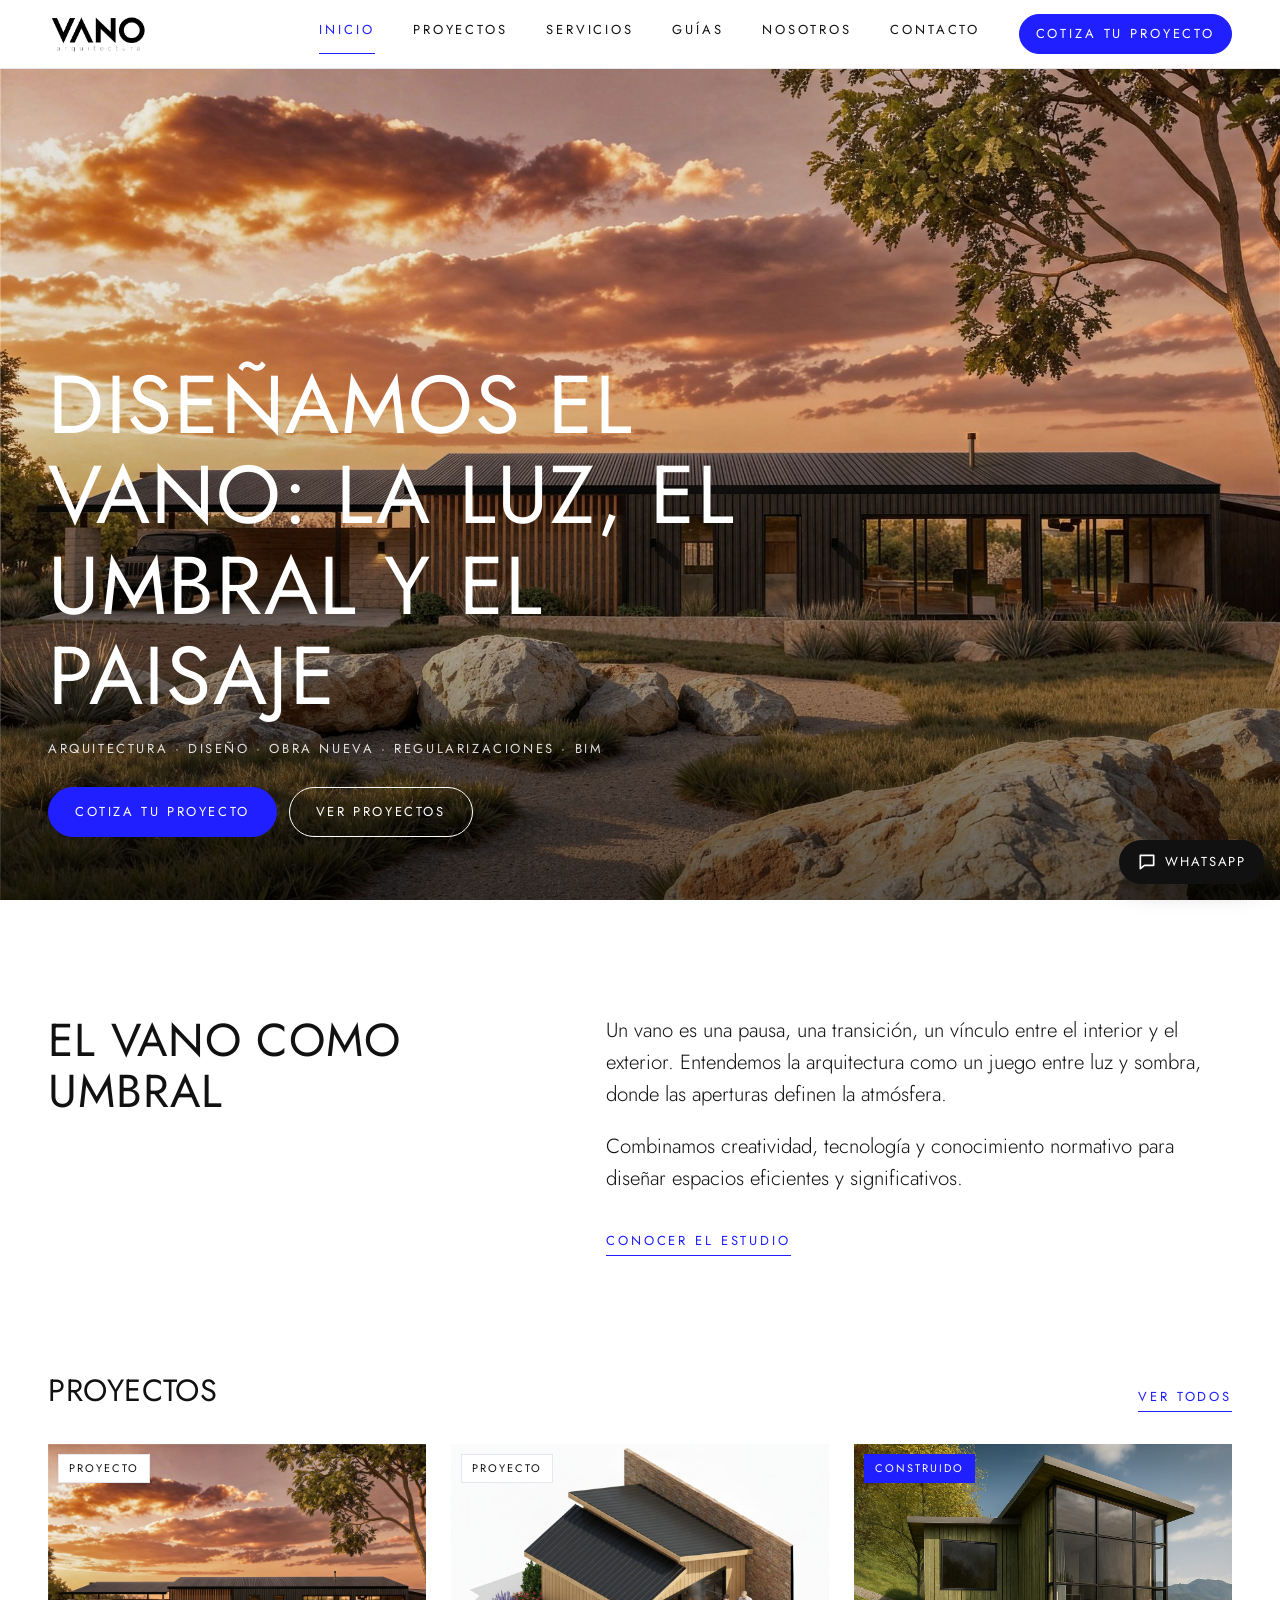
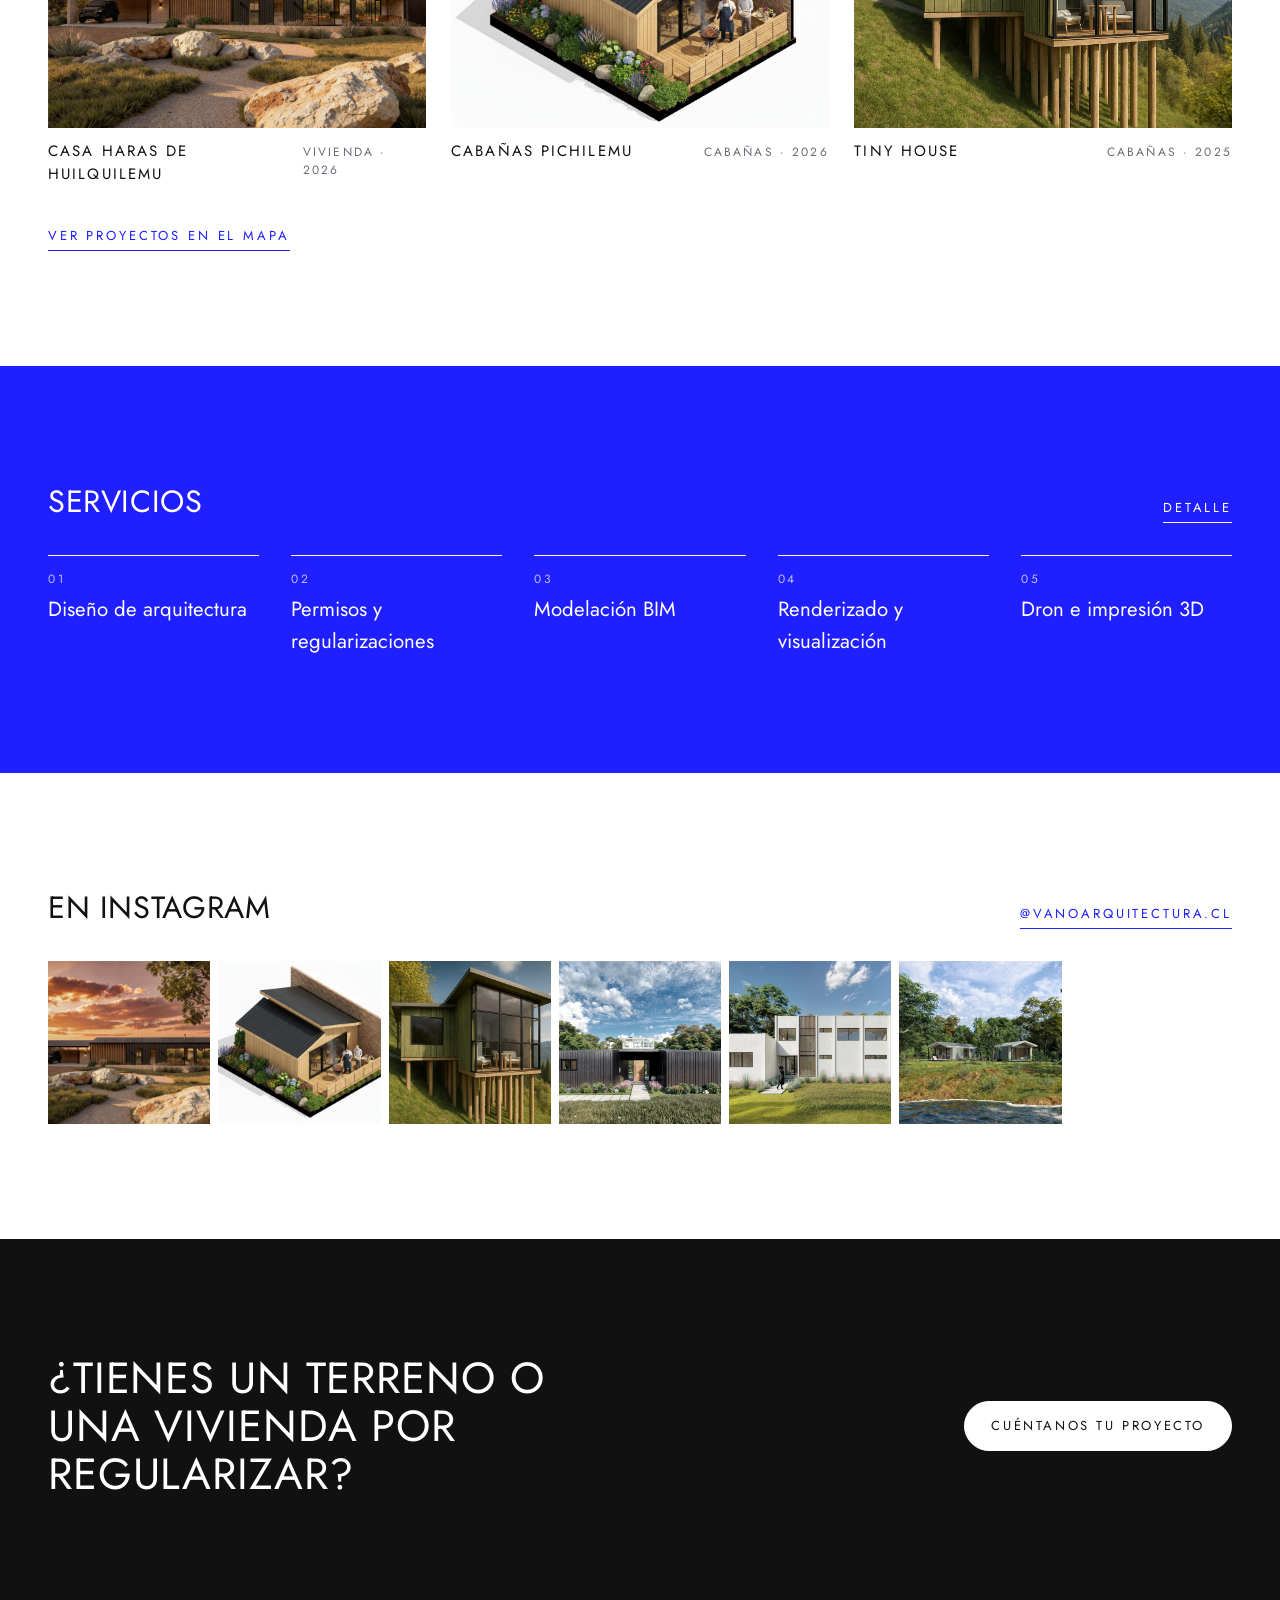
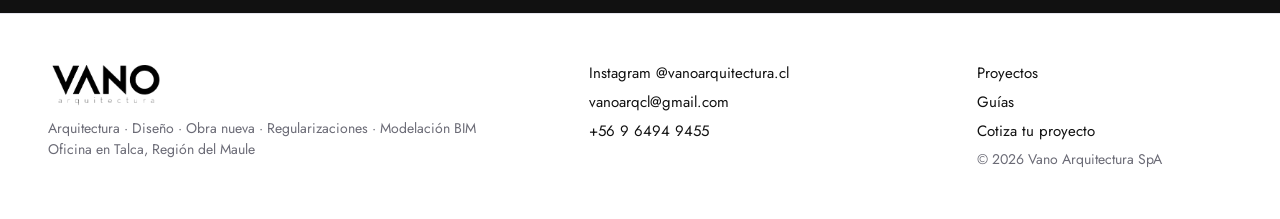
==== index.html @ 20f736a0 "Sitio web de Vano Arquitectura Co-Authored-By: Claude Sonnet 5.5 <noreply@anthropic.com>" ====
<!doctype html>
<html lang="es">
<head>
<meta charset="utf-8">
<meta name="viewport" content="width=device-width,initial-scale=1">
<title>Vano Arquitectura — Diseño, obra nueva y regularizaciones</title>
<meta name="description" content="Vano Arquitectura: diseño de arquitectura, obra nueva, regularizaciones y modelación BIM en Talca y la Región del Maule.">
<meta property="og:type" content="website">
<meta property="og:title" content="Vano Arquitectura — Diseño, obra nueva y regularizaciones">
<meta property="og:description" content="Vano Arquitectura: diseño de arquitectura, obra nueva, regularizaciones y modelación BIM en Talca y la Región del Maule.">
<meta property="og:image" content="https://vanoarqcl-arq.github.io/vano-arquitectura/img/casa-haras/01.jpg">
<meta property="og:url" content="https://vanoarqcl-arq.github.io/vano-arquitectura/index.html">
<link rel="canonical" href="https://vanoarqcl-arq.github.io/vano-arquitectura/index.html">
<meta name="theme-color" content="#1f1fff">
<link rel="icon" href="img/marca/logo.png">
<link rel="preconnect" href="https://fonts.googleapis.com"><link rel="preconnect" href="https://fonts.gstatic.com" crossorigin>
<link href="https://fonts.googleapis.com/css2?family=Jost:wght@300;400;500&display=swap" rel="stylesheet">
<link rel="stylesheet" href="css/style.css">
</head>
<body data-page="inicio">
<header id="site-header"></header>
<main>
<div class="hero" id="hero"><div class="wrap"><h1>Diseñamos el vano: la luz, el umbral y el paisaje</h1>
 <p>Arquitectura · Diseño · Obra nueva · Regularizaciones · BIM</p>
 <div class="hero-cta"><a class="btn" href="contacto.html#cotiza">Cotiza tu proyecto</a><a class="btn ghost" href="proyectos.html">Ver proyectos</a></div></div></div>
<section><div class="wrap manifesto">
 <h2>El vano como umbral</h2>
 <div><p>Un vano es una pausa, una transición, un vínculo entre el interior y el exterior. Entendemos la arquitectura como un juego entre luz y sombra, donde las aperturas definen la atmósfera.</p>
 <p>Combinamos creatividad, tecnología y conocimiento normativo para diseñar espacios eficientes y significativos.</p>
 <a class="link" href="nosotros.html">Conocer el estudio</a></div>
</div></section>
<section style="padding-top:0"><div class="wrap">
 <div class="sec-head"><h2>Proyectos</h2><a class="link" href="proyectos.html">Ver todos</a></div>
 <div class="grid" id="destacados"></div>
 <p class="mapa-link"><a class="link" href="proyectos.html#mapa">Ver proyectos en el mapa</a></p>
</div></section>
<section class="band"><div class="wrap"><div class="sec-head"><h2>Servicios</h2><a class="link" style="color:inherit;border-color:currentColor" href="servicios.html">Detalle</a></div><ul id="servicios-lista"></ul></div></section>
<section><div class="wrap">
 <div class="sec-head"><h2>En Instagram</h2><a class="link" href="https://www.instagram.com/vanoarquitectura.cl" target="_blank" rel="noopener">@vanoarquitectura.cl</a></div>
 <div class="ig-grid" id="ig-grid"></div><div class="ig-embeds" id="ig-embeds"></div>
</div></section>
<section class="cta-band"><div class="wrap"><h2>¿Tienes un terreno o una vivienda por regularizar?</h2><a class="btn" href="contacto.html#cotiza">Cuéntanos tu proyecto</a></div></section>
</main>
<footer id="site-footer"></footer>
<script src="js/data.js"></script>
<script src="js/app.js"></script>
</body>
</html>
---- css/style.css ----
:root{--ink:#111;--paper:#fff;--blue:#1f1fff;--mute:#6b6b76;--line:#e6e6ee;--gut:clamp(16px,4vw,48px)}
@media(prefers-color-scheme:dark){:root{--ink:#f2f2f5;--paper:#0d0d12;--blue:#7c7cff;--mute:#9a9aa8;--line:#25252e}
 .brand img,.foot-logo{filter:invert(1)}}
*{box-sizing:border-box;margin:0;padding:0}
html{scroll-behavior:smooth}
body{font-family:'Jost',system-ui,sans-serif;background:var(--paper);color:var(--ink);line-height:1.55;font-size:17px}
img{display:block;max-width:100%}
a{color:inherit;text-decoration:none}
.wrap{max-width:1320px;margin:0 auto;padding:0 var(--gut)}
h1,h2,h3{font-weight:500;letter-spacing:.02em;line-height:1.1}
.eyebrow{font-size:12px;letter-spacing:.28em;text-transform:uppercase;color:var(--blue);margin-bottom:14px}
.lead{font-size:clamp(20px,2.4vw,28px);max-width:32ch;font-weight:300;line-height:1.3}

#site-header{position:fixed;inset:0 0 auto 0;z-index:20;display:flex;justify-content:space-between;align-items:center;padding:14px var(--gut);background:color-mix(in srgb,var(--paper) 88%,transparent);backdrop-filter:blur(8px);border-bottom:1px solid var(--line)}
.brand img{height:38px;width:auto}
#site-header nav{display:flex;gap:clamp(16px,3vw,40px)}
#site-header nav a{font-size:13px;letter-spacing:.22em;text-transform:uppercase;padding:6px 0;border-bottom:1px solid transparent}
#site-header nav a:hover,#site-header nav a.on{border-color:var(--blue);color:var(--blue)}
.menu-btn{display:none;background:none;border:0;width:40px;height:40px;cursor:pointer}
.menu-btn span{display:block;height:2px;background:var(--ink);margin:6px 8px}
main{padding-top:68px}

.hero{position:relative;min-height:calc(100vh - 68px);background:#222 center/cover;display:flex;align-items:flex-end;color:#fff}
.hero::after{content:'';position:absolute;inset:0;background:linear-gradient(to top,rgba(0,0,0,.62),rgba(0,0,0,.05) 60%)}
.hero .wrap{position:relative;z-index:1;padding-bottom:clamp(32px,7vh,84px);width:100%}
.hero h1{font-size:clamp(34px,6.4vw,92px);text-transform:uppercase;font-weight:400;max-width:16ch}
.hero p{margin-top:18px;letter-spacing:.2em;font-size:13px;text-transform:uppercase;opacity:.85}

section{padding:clamp(56px,9vw,120px) 0}
.manifesto{display:grid;grid-template-columns:1fr 1.3fr;gap:clamp(24px,6vw,96px);align-items:start}
.manifesto h2{font-size:clamp(26px,3.6vw,48px);text-transform:uppercase;font-weight:400}
.manifesto p{font-size:clamp(18px,1.6vw,22px);font-weight:300;margin-bottom:1em;max-width:52ch}
.link{display:inline-block;margin-top:16px;font-size:13px;letter-spacing:.22em;text-transform:uppercase;border-bottom:1px solid var(--blue);color:var(--blue);padding-bottom:4px}
.sec-head{display:flex;justify-content:space-between;align-items:baseline;margin-bottom:32px;gap:16px;flex-wrap:wrap}
.sec-head h2{font-size:clamp(22px,2.4vw,32px);text-transform:uppercase;font-weight:400}

.grid{display:grid;grid-template-columns:repeat(auto-fill,minmax(min(100%,340px),1fr));gap:clamp(16px,2vw,32px)}
.card .ph{aspect-ratio:4/3;overflow:hidden;background:var(--line)}
.card img{width:100%;height:100%;object-fit:cover;transition:transform .8s ease}
.card:hover img{transform:scale(1.04)}
.cap{display:flex;justify-content:space-between;align-items:baseline;padding-top:12px;font-size:15px;letter-spacing:.14em;text-transform:uppercase}
.cap small{color:var(--mute);font-size:12px;letter-spacing:.18em}

.band{background:var(--blue);color:#fff}
@media(prefers-color-scheme:dark){.band{color:#0d0d12}}
.band ul{list-style:none;display:grid;grid-template-columns:repeat(auto-fit,minmax(200px,1fr));gap:20px 32px}
.band li{border-top:1px solid currentColor;padding-top:14px;font-size:clamp(17px,1.6vw,21px)}
.band li span{display:block;font-size:12px;letter-spacing:.24em;opacity:.7;margin-bottom:6px}

.page-title{padding:clamp(40px,7vw,96px) 0 clamp(20px,3vw,40px)}
.page-title h1{font-size:clamp(34px,5vw,68px);text-transform:uppercase;font-weight:400}
.chips{display:flex;gap:10px;flex-wrap:wrap;margin-bottom:28px}
.chip{font:inherit;font-size:12px;letter-spacing:.2em;text-transform:uppercase;background:none;color:var(--ink);border:1px solid var(--line);padding:9px 18px;border-radius:99px;cursor:pointer}
.chip.on,.chip:hover{border-color:var(--blue);color:var(--blue)}

.p-hero img{width:100%;max-height:82vh;object-fit:cover}
.p-body{display:grid;grid-template-columns:1fr 1.3fr;gap:clamp(24px,6vw,96px);padding:clamp(40px,6vw,80px) 0}
.p-body p{font-weight:300;font-size:clamp(18px,1.6vw,22px);max-width:52ch}
.gal{display:grid;grid-template-columns:repeat(2,1fr);gap:clamp(12px,1.6vw,24px)}
.gal figure.wide{grid-column:span 2}
.gal figure.tall{background:#fff;border:1px solid var(--line)}
.gal img{width:100%;height:auto}
.gal figcaption{font-size:12px;letter-spacing:.2em;text-transform:uppercase;color:var(--mute);padding:8px 0}
.gal figure.tall figcaption{padding:8px 12px;background:var(--paper)}
.next{border-top:1px solid var(--line);margin-top:clamp(40px,6vw,80px)}
.next a{display:block;padding:clamp(32px,5vw,64px) 0}
.next small{display:block;font-size:12px;letter-spacing:.28em;text-transform:uppercase;color:var(--blue)}
.next span{font-size:clamp(28px,5vw,64px);text-transform:uppercase}

.svc{display:grid;grid-template-columns:repeat(auto-fit,minmax(260px,1fr));gap:0 clamp(24px,4vw,64px)}
.svc article{border-top:1px solid var(--line);padding:24px 0 40px}
.svc span{font-size:12px;letter-spacing:.24em;color:var(--blue)}
.svc h3{font-size:24px;margin:10px 0}
.svc p{font-weight:300;color:var(--mute)}
.two{display:grid;grid-template-columns:1fr 1fr;gap:clamp(24px,5vw,80px)}
.two h2{font-size:clamp(24px,3vw,40px);text-transform:uppercase;font-weight:400}
.two p{font-weight:300;font-size:19px;margin-bottom:1em}
.big-links a{display:block;font-size:clamp(22px,3.4vw,44px);border-bottom:1px solid var(--line);padding:14px 0;overflow-wrap:anywhere}
.big-links a:hover{color:var(--blue)}

#site-footer{border-top:1px solid var(--line);padding:48px 0}
.foot{display:grid;grid-template-columns:2fr 1.4fr 1fr;gap:32px;font-size:15px}
.foot-logo{height:44px;margin-bottom:12px}
.foot a{display:block;margin-bottom:6px}.foot a:hover{color:var(--blue)}
.foot p,.copy{color:var(--mute);font-size:14px}

@media(max-width:820px){
 .menu-btn{display:block}
 #site-header nav{position:fixed;inset:68px 0 auto 0;flex-direction:column;gap:0;background:var(--paper);border-bottom:1px solid var(--line);transform:translateY(-130%);transition:transform .3s}
 .menu-open #site-header nav{transform:none}
 #site-header nav a{padding:18px var(--gut);border-top:1px solid var(--line)}
 .manifesto,.p-body,.two,.foot{grid-template-columns:1fr}
 .gal{grid-template-columns:1fr}.gal figure.wide{grid-column:auto}
}
@media(prefers-reduced-motion:reduce){*{transition:none!important;scroll-behavior:auto!important}}

.meta{display:flex;flex-wrap:wrap;gap:12px 48px;margin-top:32px;padding-top:20px;border-top:1px solid var(--line)}
.meta dt{font-size:11px;letter-spacing:.24em;text-transform:uppercase;color:var(--mute)}
.meta dd{font-size:20px;margin-top:2px}

.anchors{display:flex;gap:12px 32px;flex-wrap:wrap;margin-top:24px;padding-bottom:8px}
.anchors a{font-size:13px;letter-spacing:.2em;text-transform:uppercase;color:var(--blue);border-bottom:1px solid var(--blue);padding-bottom:4px}
.h-sec{font-size:clamp(26px,3.6vw,48px);text-transform:uppercase;font-weight:400;max-width:22ch}
.intro{font-size:clamp(18px,1.6vw,22px);font-weight:300;max-width:60ch;margin-top:16px}
.steps{display:grid;grid-template-columns:repeat(auto-fit,minmax(260px,1fr));gap:clamp(16px,2vw,32px);margin:40px 0}
.steps article{border:1px solid var(--line);padding:28px}
.steps .n{font-size:12px;letter-spacing:.24em;text-transform:uppercase;color:var(--blue)}
.steps h3{font-size:22px;margin:8px 0 12px}
.steps p{font-weight:300;color:var(--mute);margin-bottom:10px}
.steps ul,.plain{list-style:none}
.steps li,.plain li{padding:8px 0 8px 18px;border-top:1px solid var(--line);position:relative;font-weight:300}
.steps li::before,.plain li::before{content:'';position:absolute;left:0;top:19px;width:8px;height:1px;background:var(--blue)}
.cols{display:grid;grid-template-columns:repeat(auto-fit,minmax(280px,1fr));gap:40px clamp(24px,4vw,64px);margin-top:48px}
.cols h3{font-size:14px;letter-spacing:.22em;text-transform:uppercase;font-weight:500;margin-bottom:14px}
.cols p{font-weight:300;margin-bottom:12px}
.note{font-size:14px;color:var(--mute)}
.pay{display:flex;gap:12px;margin:12px 0 16px}
.pay div{flex:1;border:1px solid var(--line);padding:14px;text-align:center}
.pay b{display:block;font-size:28px;font-weight:400;color:var(--blue)}
.pay span{font-size:12px;letter-spacing:.2em;text-transform:uppercase;color:var(--mute)}
section.dark{background:#141419;color:#f2f2f5}
section.dark .eyebrow{color:#8f8fff}
section.dark .note,section.dark .steps p{color:#a0a0ac}
section.dark .plain li{border-color:#2b2b35}
section.dark .plain li::before{background:#8f8fff}
.deadline{margin-top:28px;font-size:clamp(24px,3vw,40px);font-weight:400;color:#8f8fff}
.deadline span{display:block;font-size:14px;letter-spacing:.2em;text-transform:uppercase;color:#f2f2f5;margin-top:4px}

/* --- v2: CTA, WhatsApp, estados, filtros, mapa, botones, formulario, equipo, guías --- */
#site-header nav a.cta{background:var(--blue);color:#fff;border:1px solid var(--blue);padding:9px 16px;border-radius:99px}
#site-header nav a.cta:hover{background:transparent;color:var(--blue)}
@media(prefers-color-scheme:dark){#site-header nav a.cta{color:#0d0d12}#site-header nav a.cta:hover{color:var(--blue)}}
.btn{display:inline-block;font:inherit;font-size:13px;letter-spacing:.2em;text-transform:uppercase;padding:14px 26px;border-radius:99px;background:var(--blue);color:#fff;border:1px solid var(--blue);cursor:pointer}
.btn:hover{background:transparent;color:var(--blue)}
.btn.ghost{background:transparent;color:inherit;border-color:currentColor}
.btn.ghost:hover{color:var(--blue);border-color:var(--blue)}
.hero-cta{display:flex;gap:12px;flex-wrap:wrap;margin-top:28px}
.hero .btn{color:#fff}.hero .btn:hover{background:#fff;color:#111;border-color:#fff}
.hero .btn.ghost{color:#fff}
.cta-band{background:var(--ink);color:var(--paper)}
.cta-band .wrap{display:flex;justify-content:space-between;align-items:center;gap:24px;flex-wrap:wrap}
.cta-band h2{font-size:clamp(24px,3.4vw,44px);font-weight:400;text-transform:uppercase;max-width:22ch}
.cta-band .btn{background:var(--paper);color:var(--ink);border-color:var(--paper)}
.cta-band .btn:hover{background:transparent;color:var(--paper)}
.wa{position:fixed;right:16px;bottom:16px;z-index:30;display:flex;gap:8px;align-items:center;background:var(--ink);color:var(--paper);padding:12px 18px;border-radius:99px;font-size:13px;letter-spacing:.14em;text-transform:uppercase;box-shadow:0 6px 24px rgba(0,0,0,.25)}
.wa:hover{background:var(--blue);color:#fff}
@media(max-width:520px){.wa span{display:none}.wa{padding:14px}}
.mapa-link{margin-top:24px}
.ig-grid{display:grid;grid-template-columns:repeat(auto-fill,minmax(150px,1fr));gap:8px}
.ig-grid a{aspect-ratio:1;overflow:hidden;background:var(--line)}
.ig-grid img{width:100%;height:100%;object-fit:cover;transition:transform .6s}
.ig-grid a:hover img{transform:scale(1.06)}
.ig-embeds{display:grid;grid-template-columns:repeat(auto-fill,minmax(300px,1fr));gap:16px}

.ph{position:relative}
.badge{display:inline-block;font-size:11px;letter-spacing:.18em;text-transform:uppercase;padding:5px 10px;background:var(--paper);color:var(--ink);border:1px solid var(--line)}
.card .badge{position:absolute;left:10px;top:10px}
.b-construido{background:var(--blue);color:#fff;border-color:var(--blue)}
.page-title .badge{margin:12px 0 0}
.filtros{display:flex;gap:12px 20px;flex-wrap:wrap;align-items:flex-end;margin-bottom:16px}
.filtros label{display:flex;flex-direction:column;gap:6px;font-size:11px;letter-spacing:.22em;text-transform:uppercase;color:var(--mute)}
.filtros select,.form input,.form select,.form textarea{font:inherit;font-size:16px;color:var(--ink);background:var(--paper);border:1px solid var(--line);padding:11px 12px;border-radius:2px;min-width:150px}
.filtros select:focus,.form input:focus,.form select:focus,.form textarea:focus{outline:2px solid var(--blue);outline-offset:1px}
.vista{margin-left:auto;display:flex;gap:8px}
.conteo{font-size:13px;letter-spacing:.14em;text-transform:uppercase;color:var(--mute);margin-bottom:20px}
.vacio{grid-column:1/-1;color:var(--mute)}
#mapa{height:min(70vh,560px);border:1px solid var(--line);background:var(--line)}
#mapa-wrap .note{margin-top:8px}
[hidden]{display:none!important}

.botones{display:flex;gap:12px;flex-wrap:wrap;margin:8px 0 36px}
.mat{font-size:12px;letter-spacing:.18em;text-transform:uppercase;padding:12px 20px;border:1px solid var(--ink);border-radius:99px}
a.mat:hover{border-color:var(--blue);color:var(--blue)}
.mat.go{background:var(--blue);border-color:var(--blue);color:#fff}
.mat.go:hover{background:transparent;color:var(--blue)}
.mat.off{border-style:dashed;border-color:var(--line);color:var(--mute);cursor:default}
.mat.off em{font-style:normal;opacity:.75;margin-left:6px}
.meta.cred{margin:0 0 40px;border-top:0;padding-top:0}
.meta.cred dd{font-size:16px}
.p-body .eyebrow{margin:0}

.form{display:grid;gap:16px;max-width:560px}
.form label{display:flex;flex-direction:column;gap:6px;font-size:11px;letter-spacing:.22em;text-transform:uppercase;color:var(--mute)}
.form input,.form select,.form textarea{width:100%;text-transform:none;letter-spacing:normal}
.form .botones{margin:4px 0}
#cotiza{scroll-margin-top:90px}

.equipo{display:grid;grid-template-columns:repeat(auto-fit,minmax(260px,1fr));gap:32px;margin-top:clamp(48px,7vw,96px)}
.persona{border-top:1px solid var(--line);padding-top:24px}
.avatar{width:96px;height:96px;border-radius:50%;overflow:hidden;background:var(--line);display:flex;align-items:center;justify-content:center;margin-bottom:16px;font-size:30px;letter-spacing:.06em;color:var(--blue)}
.avatar img{width:100%;height:100%;object-fit:cover}
.persona h3{font-size:24px}
.persona .rol{font-size:12px;letter-spacing:.2em;text-transform:uppercase;color:var(--blue);margin:6px 0 12px}
.trabaja{display:flex;justify-content:space-between;align-items:center;gap:24px;flex-wrap:wrap;margin-top:clamp(48px,7vw,96px);padding:32px;border:1px solid var(--line)}
.trabaja h3{font-size:22px;margin-bottom:6px}.trabaja p{font-weight:300;color:var(--mute)}
.guias{display:grid;grid-template-columns:repeat(auto-fill,minmax(min(100%,320px),1fr));gap:24px}
.guia{display:flex;flex-direction:column;gap:10px;border:1px solid var(--line);padding:28px;transition:border-color .2s}
.guia:hover{border-color:var(--blue)}
.guia small{font-size:11px;letter-spacing:.24em;text-transform:uppercase;color:var(--blue)}
.guia h3{font-size:22px;line-height:1.25}
.guia p{font-weight:300;color:var(--mute);flex:1}
.guia span{font-size:12px;letter-spacing:.2em;text-transform:uppercase}
.guia.off{border-style:dashed}
.dif{font-weight:500;color:var(--blue);letter-spacing:.2em;text-transform:uppercase;font-size:11px}
@media(max-width:820px){.vista{margin-left:0}.trabaja{padding:24px}}
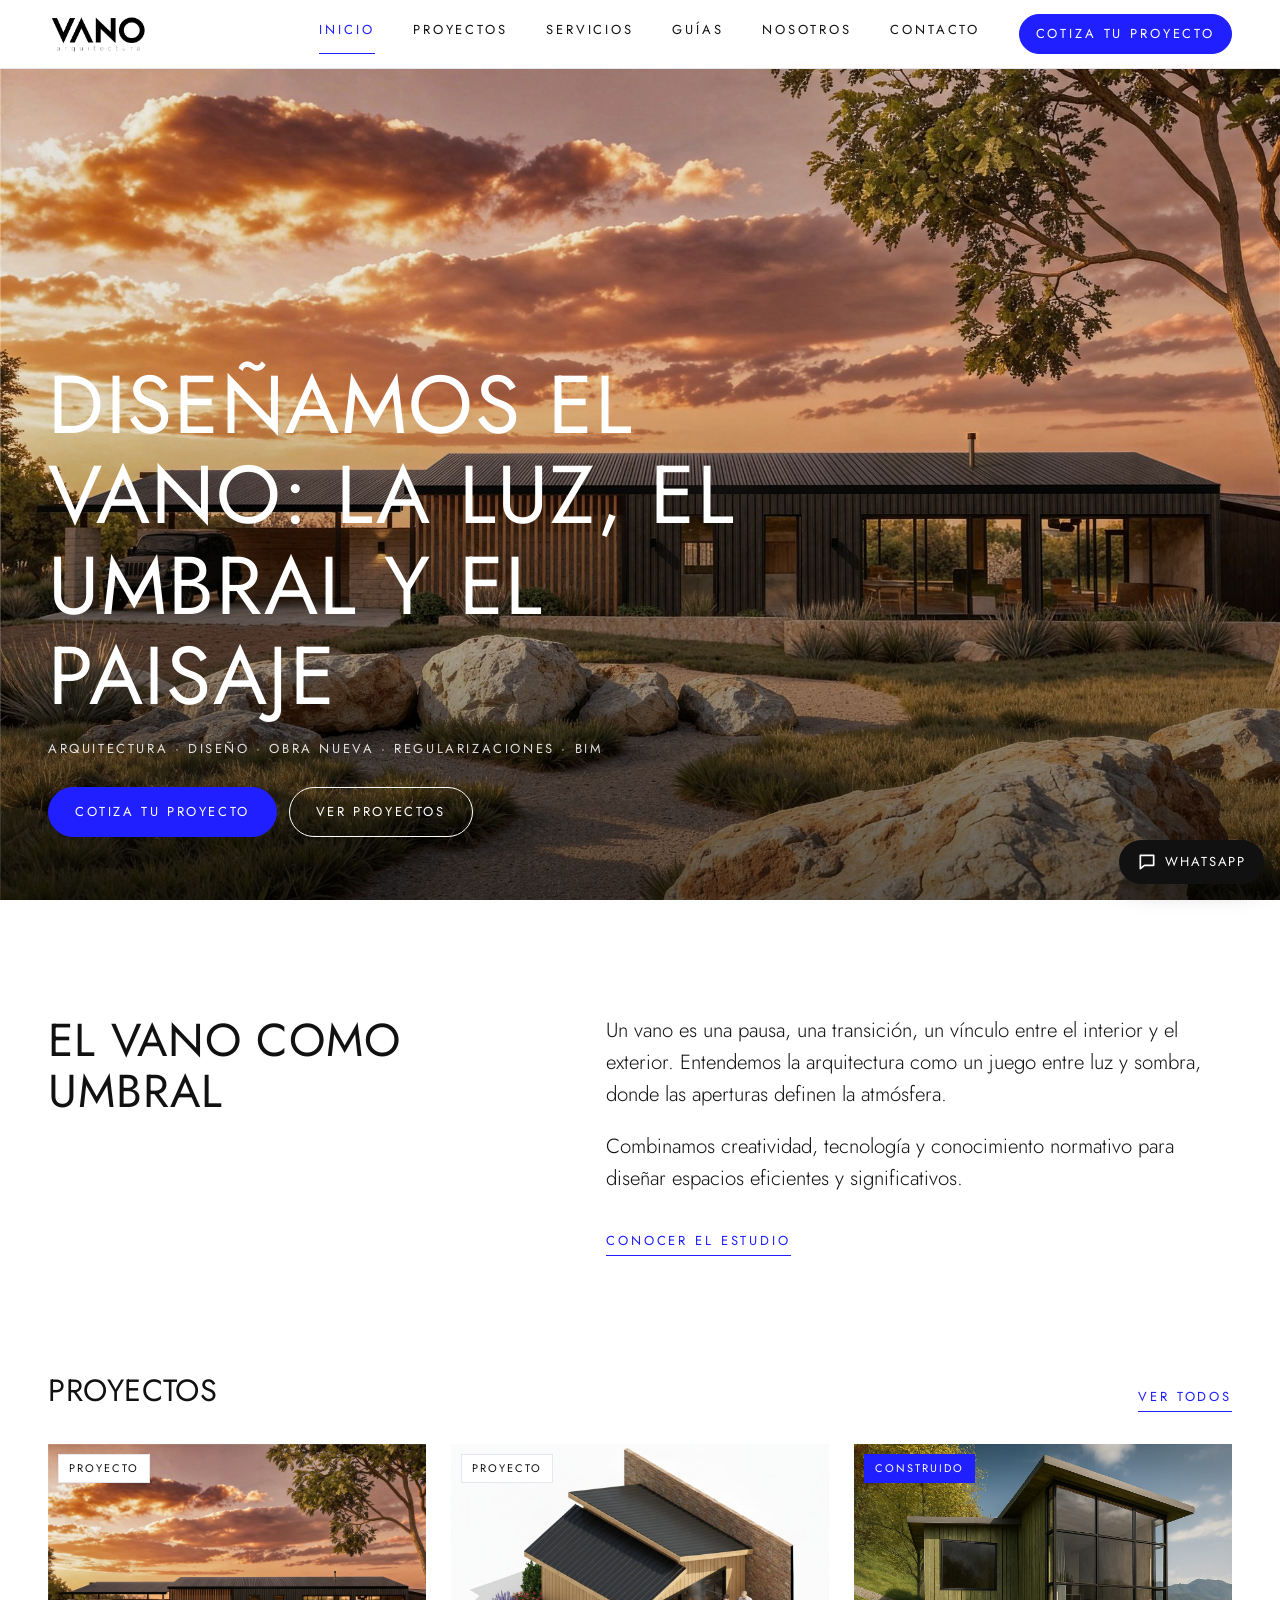
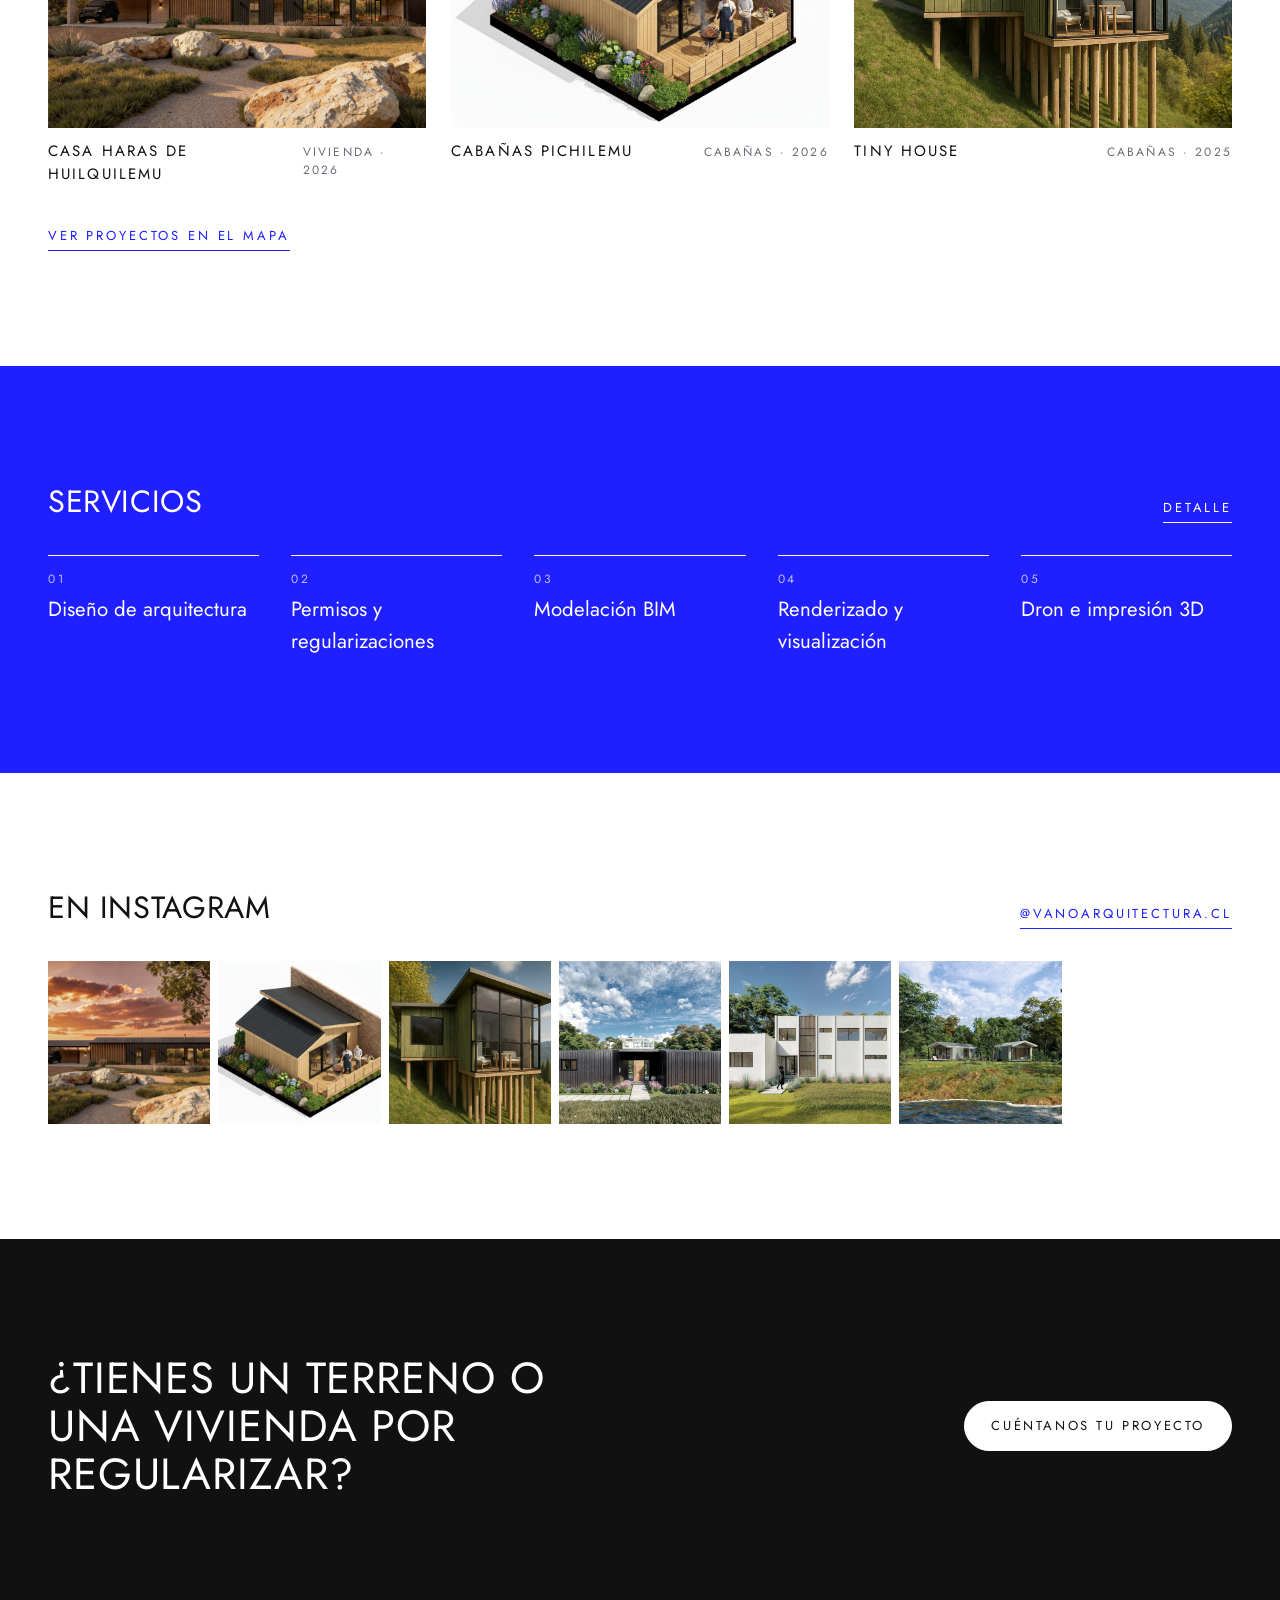
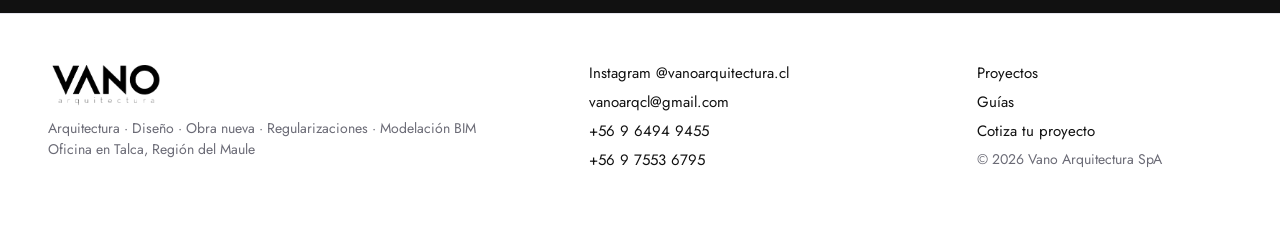
==== commit 2ae288b9: "Versionar scripts y estilos para evitar caché Co-Authored-By: Claude Sonnet 5.5 <noreply@anthropic.c" ====
--- a/index.html
+++ b/index.html
@@ -15,7 +15,7 @@
 <link rel="icon" href="img/marca/logo.png">
 <link rel="preconnect" href="https://fonts.googleapis.com"><link rel="preconnect" href="https://fonts.gstatic.com" crossorigin>
 <link href="https://fonts.googleapis.com/css2?family=Jost:wght@300;400;500&display=swap" rel="stylesheet">
-<link rel="stylesheet" href="css/style.css">
+<link rel="stylesheet" href="css/style.css?v=20260930b">
 </head>
 <body data-page="inicio">
 <header id="site-header"></header>
@@ -42,7 +42,7 @@
 <section class="cta-band"><div class="wrap"><h2>¿Tienes un terreno o una vivienda por regularizar?</h2><a class="btn" href="contacto.html#cotiza">Cuéntanos tu proyecto</a></div></section>
 </main>
 <footer id="site-footer"></footer>
-<script src="js/data.js"></script>
-<script src="js/app.js"></script>
+<script src="js/data.js?v=20260930b"></script>
+<script src="js/app.js?v=20260930b"></script>
 </body>
 </html>
--- a/css/style.css
+++ b/css/style.css
@@ -203,3 +203,11 @@
 .guia.off{border-style:dashed}
 .dif{font-weight:500;color:var(--blue);letter-spacing:.2em;text-transform:uppercase;font-size:11px}
 @media(max-width:820px){.vista{margin-left:0}.trabaja{padding:24px}}
+
+/* --- WhatsApp con selector de número --- */
+.wa-box{position:fixed;right:16px;bottom:16px;z-index:30;display:flex;flex-direction:column;align-items:flex-end;gap:10px}
+.wa-box .wa{position:static;border:0;font:inherit;font-size:13px;cursor:pointer}
+.wa-menu{background:var(--paper);color:var(--ink);border:1px solid var(--line);border-radius:12px;padding:14px;box-shadow:0 10px 30px rgba(0,0,0,.2);min-width:230px}
+.wa-menu p{font-size:12px;letter-spacing:.14em;text-transform:uppercase;color:var(--mute);margin-bottom:8px}
+.wa-menu a{display:block;padding:11px 12px;border:1px solid var(--line);border-radius:8px;margin-top:6px;font-size:16px}
+.wa-menu a:hover{border-color:var(--blue);color:var(--blue)}
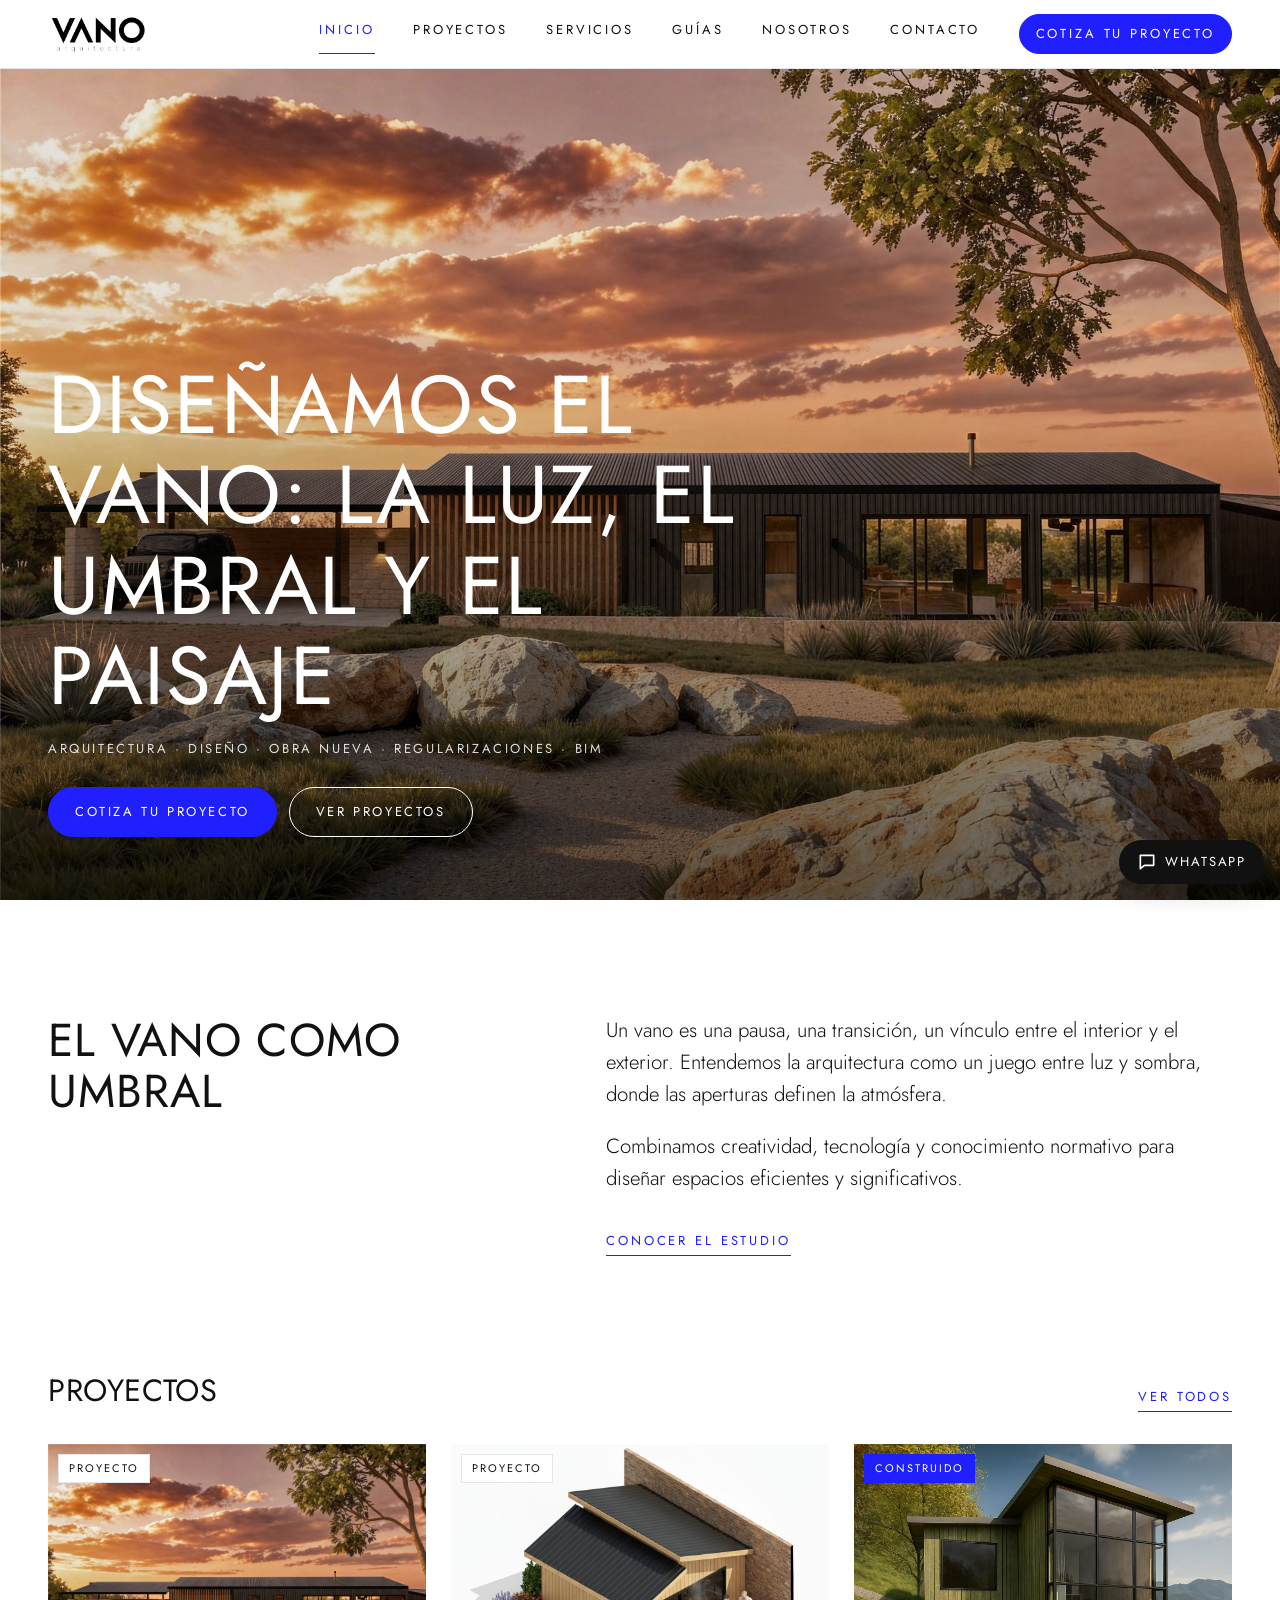
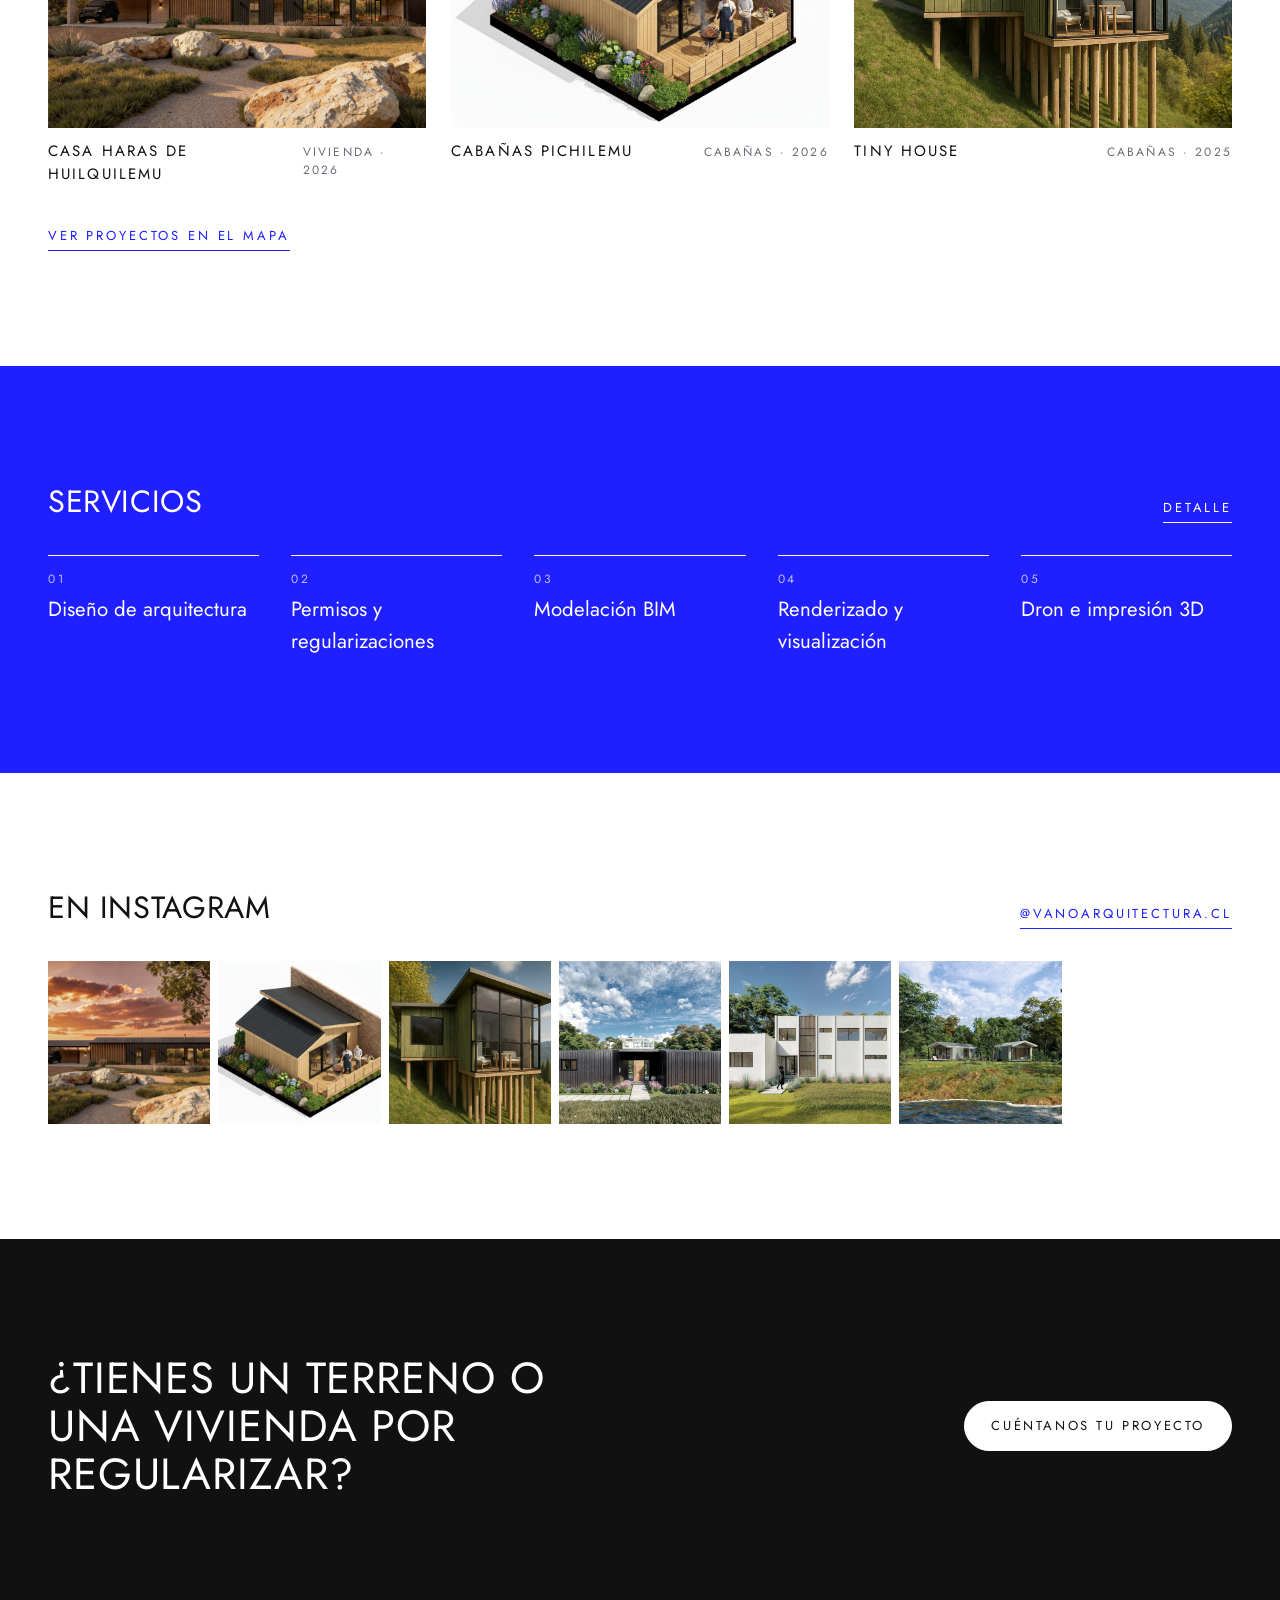
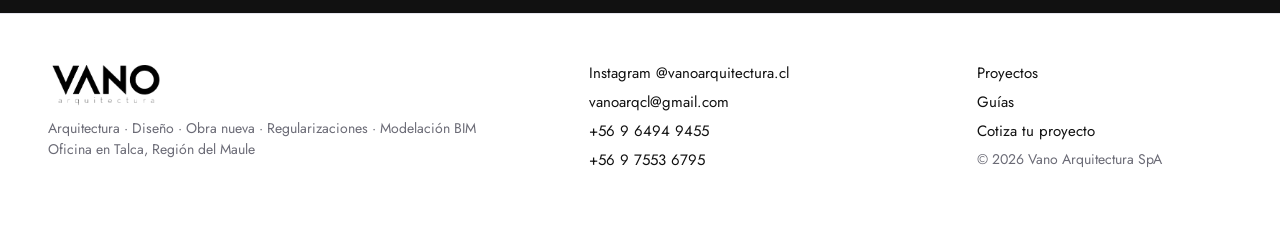
==== commit f96d174c: "Video en la portada del inicio Co-Authored-By: Claude Sonnet 5.5 <noreply@anthropic.com>" ====
--- a/index.html
+++ b/index.html
@@ -15,12 +15,12 @@
 <link rel="icon" href="img/marca/logo.png">
 <link rel="preconnect" href="https://fonts.googleapis.com"><link rel="preconnect" href="https://fonts.gstatic.com" crossorigin>
 <link href="https://fonts.googleapis.com/css2?family=Jost:wght@300;400;500&display=swap" rel="stylesheet">
-<link rel="stylesheet" href="css/style.css?v=20260930b">
+<link rel="stylesheet" href="css/style.css?v=20260930c">
 </head>
 <body data-page="inicio">
 <header id="site-header"></header>
 <main>
-<div class="hero" id="hero"><div class="wrap"><h1>Diseñamos el vano: la luz, el umbral y el paisaje</h1>
+<div class="hero" id="hero"><video id="hero-video" autoplay muted loop playsinline preload="auto" poster="img/casa-haras/01.jpg" aria-hidden="true"><source src="media/hero.mp4" type="video/mp4"></video><div class="wrap"><h1>Diseñamos el vano: la luz, el umbral y el paisaje</h1>
  <p>Arquitectura · Diseño · Obra nueva · Regularizaciones · BIM</p>
  <div class="hero-cta"><a class="btn" href="contacto.html#cotiza">Cotiza tu proyecto</a><a class="btn ghost" href="proyectos.html">Ver proyectos</a></div></div></div>
 <section><div class="wrap manifesto">
@@ -43,6 +43,6 @@
 </main>
 <footer id="site-footer"></footer>
 <script src="js/data.js?v=20260930b"></script>
-<script src="js/app.js?v=20260930b"></script>
+<script src="js/app.js?v=20260930c"></script>
 </body>
 </html>
--- a/css/style.css
+++ b/css/style.css
@@ -211,3 +211,6 @@
 .wa-menu p{font-size:12px;letter-spacing:.14em;text-transform:uppercase;color:var(--mute);margin-bottom:8px}
 .wa-menu a{display:block;padding:11px 12px;border:1px solid var(--line);border-radius:8px;margin-top:6px;font-size:16px}
 .wa-menu a:hover{border-color:var(--blue);color:var(--blue)}
+
+/* --- Video de portada --- */
+.hero video{position:absolute;inset:0;width:100%;height:100%;object-fit:cover}
